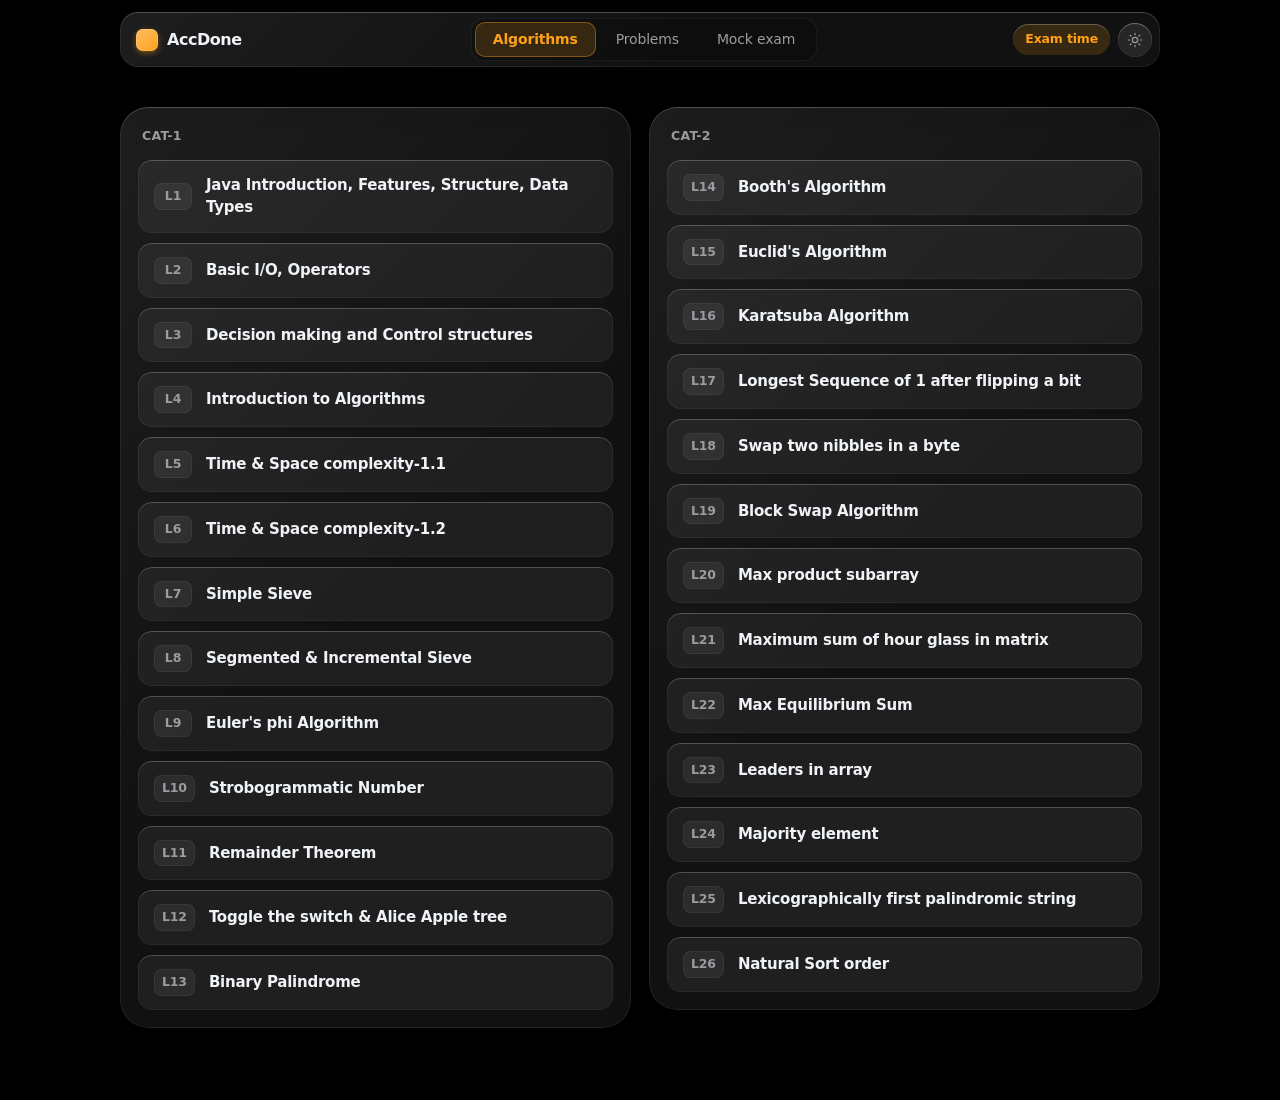
==== index.html @ 1de3c33f "Initial commit: AccDone" ====
<!doctype html>
<html lang="en">
<head>
<meta charset="utf-8">
<meta name="viewport" content="width=device-width,initial-scale=1,viewport-fit=cover">
<meta name="theme-color" content="#f0f0f0" media="(prefers-color-scheme: light)">
<meta name="theme-color" content="#000000" media="(prefers-color-scheme: dark)">
<meta name="description" content="Personal algorithm practice: algorithms, problems and mock exam.">
<title>AccDone</title>
<link rel="icon" href="assets/favicon.svg" type="image/svg+xml">
<script>try{document.documentElement.dataset.theme=localStorage.getItem("acc-theme")||"dark"}catch(e){document.documentElement.dataset.theme="dark"}</script>
<link rel="stylesheet" href="assets/css/ambient.css">
<link rel="stylesheet" href="assets/css/app.css">
</head>
<body>
<div class="top"><div class="top-in">
  <span class="brand">AccDone</span>
  <nav class="nav" id="nav"></nav>
  <div class="rt"><span class="count" id="count"></span><button class="btn" id="theme" type="button" aria-label="Toggle theme" title="Toggle theme"><svg class="ic-sun" viewBox="0 0 24 24" width="16" height="16" fill="none" stroke="currentColor" stroke-width="1.8" stroke-linecap="round" aria-hidden="true"><circle cx="12" cy="12" r="4"/><path d="M12 2v2M12 20v2M4.9 4.9l1.4 1.4M17.7 17.7l1.4 1.4M2 12h2M20 12h2M4.9 19.1l1.4-1.4M17.7 6.3l1.4-1.4"/></svg><svg class="ic-moon" viewBox="0 0 24 24" width="16" height="16" fill="none" stroke="currentColor" stroke-width="1.8" stroke-linecap="round" stroke-linejoin="round" aria-hidden="true"><path d="M20 14.5A8 8 0 0 1 9.5 4a8 8 0 1 0 10.5 10.5z"/></svg></button></div>
</div></div>
<main id="view"></main>

<script src="assets/js/data/algos.js"></script>
<script src="assets/js/data/problems.js"></script>
<script src="assets/js/app.js"></script>
<script src="assets/js/motion.js"></script>
</body>
</html>
---- assets/css/ambient.css ----
/* Shared by both pages: translucent pane tokens and the pointer sheen. */
@property --mx { syntax: "<length>"; inherits: false; initial-value: -400px; }
@property --my { syntax: "<length>"; inherits: false; initial-value: -400px; }

:root {
  --pane: rgba(255,255,255,.58); --pane-hi: rgba(255,255,255,.34); --sheen: rgba(255,255,255,.55);
  --pane-in: rgba(255,255,255,.4); --inset: rgba(0,0,0,.045);
  --pane-edge: inset 0 1px 0 rgba(255,255,255,.75), inset 0 0 0 1px rgba(255,255,255,.32), 0 12px 34px rgba(30,30,60,.10), 0 2px 6px rgba(30,30,60,.06);
  --blur: blur(26px) saturate(170%);
  }
@media (prefers-color-scheme: dark) {
  :root:not([data-theme="light"]) {
    --pane: rgba(22,22,24,.78); --pane-hi: rgba(255,255,255,.05); --sheen: rgba(255,255,255,.08);
    --pane-in: rgba(255,255,255,.06); --inset: rgba(0,0,0,.22);
    --pane-edge: inset 0 1px 0 rgba(255,255,255,.18), inset 0 0 0 1px rgba(255,255,255,.07), 0 16px 42px rgba(0,0,0,.42), 0 2px 8px rgba(0,0,0,.26);
  }
}
:root[data-theme="dark"] {
  --pane: rgba(22,22,24,.78); --pane-hi: rgba(255,255,255,.05); --sheen: rgba(255,255,255,.08);
  --pane-in: rgba(255,255,255,.06); --inset: rgba(0,0,0,.22);
  --pane-edge: inset 0 1px 0 rgba(255,255,255,.18), inset 0 0 0 1px rgba(255,255,255,.07), 0 16px 42px rgba(0,0,0,.42), 0 2px 8px rgba(0,0,0,.26);
}
---- assets/css/app.css ----
/* AccDone design system. Quiet, system-native, content first.
   Type: SF Pro via the system stack. Surfaces: grouped, hairline-separated. One accent (system blue). */
:root {
  --bg:#f0f0f0; --panel:#ffffff; --side:#fafafa; --line:rgba(0,0,0,.09); --fg:#262626; --muted:#7a7a7a; --hover:rgba(0,0,0,.045);
  --accent:#ffa116; --accent-fg:#1a1a1a; --green:#2cbb5d; --good:#1f9d4d; --warn:#c98500; --bad:#ef4743; --bubble:rgba(0,0,0,.045);
  --fill:rgba(120,120,128,.12); --bar:rgba(245,245,247,.72); --shadow:0 1px 2px rgba(0,0,0,.04),0 8px 28px rgba(0,0,0,.06);
  --kw:#0e7c86; --str:#b4337a; --fn:#b35a1f; --num:#8f6400; --ty:#1d62b8; --cm:#8e8e93; --pm:#3b3b40;
  --easy:#00a28f; --med:#d99100; --hard:#ff375f;
  --font-ui:-apple-system,BlinkMacSystemFont,"SF Pro Text","SF Pro Display","Segoe UI",Roboto,system-ui,sans-serif;
  --font-code:ui-monospace,"SF Mono",SFMono-Regular,Menlo,Consolas,monospace;
  --r:18px; --spring:cubic-bezier(.32,.72,0,1);
}
:root[data-theme="dark"] {
  --bg:#000000; --panel:#141414; --side:#0c0c0c; --line:rgba(255,255,255,.1); --fg:#eff2f6; --muted:#9b9ba1; --hover:rgba(255,255,255,.06);
  --accent:#ffa116; --accent-fg:#1a1a1a; --green:#2cbb5d; --good:#2cbb5d; --warn:#ffc01e; --bad:#ef4743; --bubble:rgba(255,255,255,.07);
  --fill:rgba(255,255,255,.09); --bar:rgba(12,12,12,.82); --shadow:0 1px 2px rgba(0,0,0,.4),0 12px 32px rgba(0,0,0,.45);
  --kw:#82d2ce; --str:#e394dc; --fn:#efb080; --num:#ebc88d; --ty:#87c3ff; --cm:#6e6e73; --pm:#d1d1d6;
  --easy:#00b8a3; --med:#ffb800; --hard:#ff375f; color-scheme:dark;
}
*{box-sizing:border-box}
html{-webkit-text-size-adjust:100%}
body{margin:0;background:var(--bg);color:var(--fg);font:15px/1.5 var(--font-ui);letter-spacing:-.011em;-webkit-font-smoothing:antialiased;
  padding:0 max(20px,env(safe-area-inset-left,0px)) 72px max(20px,env(safe-area-inset-left,0px))}
button,select,input,textarea{font:inherit;color:inherit;letter-spacing:inherit}
button{cursor:pointer;-webkit-tap-highlight-color:transparent}
:focus-visible{outline:3px solid color-mix(in srgb,var(--accent) 55%,transparent);outline-offset:2px;border-radius:8px}
p{margin:0} code{font-family:var(--font-code);font-size:.9em;background:var(--fill);padding:1px 6px;border-radius:6px}

/* navigation: floating bar with a segmented control; slides away on scroll down, returns on scroll up */
.top{transition:transform .4s cubic-bezier(.32,.72,0,1)} .top.hide{transform:translateY(-130%)}
@media (prefers-reduced-motion:reduce){.top{transition:none}}
.top{position:sticky;top:env(safe-area-inset-top,0px);z-index:10;margin:0 calc(-1*max(20px,env(safe-area-inset-left,0px)));padding:12px max(20px,env(safe-area-inset-left,0px)) 4px}
.top-in{display:grid;grid-template-columns:1fr auto 1fr;gap:14px;align-items:center;max-width:1040px;margin:0 auto;padding:8px 10px 8px 18px;border-radius:22px;
  background:var(--bar);-webkit-backdrop-filter:saturate(180%) blur(28px);backdrop-filter:saturate(180%) blur(28px);border:.5px solid var(--line);box-shadow:var(--shadow)}
body:has(.ws) .top-in{max-width:1320px}
.brand{display:flex;align-items:center;gap:9px;font-weight:650;font-size:17px;letter-spacing:-.03em;color:var(--fg);width:max-content}
.brand::before{content:"";width:22px;height:22px;border-radius:7px;background:linear-gradient(145deg,color-mix(in srgb,var(--accent) 70%,#fff),var(--accent));box-shadow:inset 0 0 0 .5px rgba(255,255,255,.35),0 2px 6px color-mix(in srgb,var(--accent) 40%,transparent)}
.nav{position:relative;display:flex;gap:0;padding:3px;border-radius:12px;background:var(--fill)}
.nav button{position:relative;z-index:1;background:none;border:0;padding:6px 16px;border-radius:9px;color:var(--muted);font-size:13.5px;font-weight:500;white-space:nowrap}
.nav button:hover{color:var(--fg)} .nav button[aria-current="true"]{color:var(--fg);font-weight:600}
.ind{position:absolute;top:3px;bottom:3px;left:0;width:0;border-radius:9px;background:var(--panel);box-shadow:0 1px 3px rgba(0,0,0,.14),0 0 0 .5px rgba(0,0,0,.04);pointer-events:none}
:root[data-theme="dark"] .ind{background:#3e3e3e}
.nav.ready .ind{transition:transform .38s var(--spring),width .38s var(--spring)}
.rt{display:flex;justify-content:flex-end;align-items:center;gap:8px}
.count{font-size:12.5px;font-weight:600;padding:6px 12px;border-radius:999px;color:#b86e00;background:color-mix(in srgb,var(--accent) 12%,transparent);white-space:nowrap;font-variant-numeric:tabular-nums}
.count:empty{display:none}
[data-theme="dark"] .count,[data-theme="dark"] .hero .eyebrow{color:var(--accent)}
#theme{display:grid;place-items:center;width:32px;height:32px;padding:0;border-radius:50%;background:var(--fill);color:var(--muted)}
#theme:hover{color:var(--fg)} .ic-sun{display:none} :root[data-theme="dark"] .ic-sun{display:block} :root[data-theme="dark"] .ic-moon{display:none}

main{max-width:1040px;margin:0 auto;padding-top:36px;display:flex;flex-direction:column;gap:28px}
#view:has(.ws){max-width:1320px}
h1{font-size:34px;line-height:1.1;font-weight:700;letter-spacing:-.035em;margin:0}
h2{font-size:12.5px;font-weight:600;letter-spacing:.02em;text-transform:uppercase;color:var(--muted);margin:0 0 12px}
.lead{color:var(--muted);font-size:17px;line-height:1.45;max-width:58ch;letter-spacing:-.016em}
.row{display:flex;gap:10px;flex-wrap:wrap;align-items:center} .sp{flex:1}
.muted{color:var(--muted)} .good{color:var(--good)} .bad{color:var(--bad)}

/* controls */
.btn{background:var(--fill);border:0;border-radius:999px;padding:8px 18px;font-weight:500;font-size:14px;transition:transform .2s var(--spring),background .15s,filter .15s}
.btn:hover{background:color-mix(in srgb,var(--fill) 70%,var(--fg) 8%)} .btn:active{transform:scale(.96)}
.btn.pri{background:var(--green);color:#fff;font-weight:600} .btn.pri:hover{filter:brightness(1.08)}

.btn[disabled]{opacity:.45;cursor:not-allowed;transform:none}
.sel,.inp{background:var(--fill);border:0;border-radius:10px;padding:8px 12px;min-height:34px}
.sel{appearance:none;-webkit-appearance:none;padding-right:30px;background-image:url("data:image/svg+xml,%3Csvg xmlns='http://www.w3.org/2000/svg' width='10' height='6'%3E%3Cpath d='M1 1l4 4 4-4' fill='none' stroke='%238e8e93' stroke-width='1.6' stroke-linecap='round'/%3E%3C/svg%3E");background-repeat:no-repeat;background-position:right 12px center}
.sel option{background:var(--panel);color:var(--fg)}

/* surfaces */
.card{background:var(--panel);border-radius:var(--r);padding:22px;min-width:0;box-shadow:0 0 0 .5px var(--line)}
.hero{display:grid;grid-template-columns:1fr auto;gap:28px;align-items:center;padding:30px 32px;border-radius:26px;background:var(--panel);box-shadow:0 0 0 .5px var(--line),var(--shadow);position:relative;overflow:hidden}
.hero::after{content:"";position:absolute;inset:-40% -10% auto auto;width:420px;height:420px;background:radial-gradient(closest-side,color-mix(in srgb,var(--accent) 16%,transparent),transparent);pointer-events:none}
.hero .eyebrow{font-size:13px;font-weight:600;color:#b86e00;margin-bottom:6px}
.hero .big{font-size:clamp(44px,8vw,72px);line-height:1;font-weight:700;letter-spacing:-.045em;font-variant-numeric:tabular-nums}
.hero .sub{color:var(--muted);margin-top:10px;font-size:15px}
.ring{position:relative;width:132px;height:132px;flex:none}
.ring svg{width:100%;height:100%;transform:rotate(-90deg)}
.ring circle{fill:none;stroke-width:11;stroke-linecap:round}
.ring .tk{stroke:var(--fill)} .ring .pg{stroke:var(--accent);transition:stroke-dashoffset .9s var(--spring)}
.ring b{position:absolute;inset:0;display:grid;place-items:center;font-size:28px;font-weight:650;letter-spacing:-.03em;font-variant-numeric:tabular-nums}
.ring span{position:absolute;left:0;right:0;bottom:30px;text-align:center;font-size:11px;color:var(--muted);font-weight:500}
.stats{display:grid;grid-template-columns:repeat(auto-fit,minmax(150px,1fr));gap:12px}
.stat{background:var(--panel);border-radius:var(--r);padding:18px 20px;box-shadow:0 0 0 .5px var(--line)}
.stat b{display:block;font-size:34px;line-height:1.1;font-weight:650;letter-spacing:-.035em;font-variant-numeric:tabular-nums}
.stat span{color:var(--muted);font-size:13px;font-weight:500}

/* inset grouped list */
.list{display:flex;flex-direction:column;background:var(--panel);border-radius:var(--r);overflow:hidden;box-shadow:0 0 0 .5px var(--line)}
.item{display:grid;grid-template-columns:minmax(0,1.6fr) minmax(0,1.1fr) auto auto;gap:16px;align-items:center;padding:14px 20px;position:relative;transition:background .15s}
.item+.item::before{content:"";position:absolute;top:0;left:20px;right:0;height:.5px;background:var(--line)}
.item:hover{background:var(--hover)}
.item .n{font-weight:600;letter-spacing:-.016em} .item .m{color:var(--muted);font-size:13px}
.pills{display:flex;width:max-content;justify-self:start;padding:2px;border-radius:9px;background:var(--fill);gap:0}
.pill{border:0;background:none;border-radius:7px;padding:4px 11px;font-size:12.5px;color:var(--muted);font-weight:500;transition:background .2s,color .2s,box-shadow .2s}
.pill:hover{color:var(--fg)}
.pill[aria-pressed="true"]{background:var(--panel);color:var(--fg);font-weight:600;box-shadow:0 1px 3px rgba(0,0,0,.14)}
:root[data-theme="dark"] .pill[aria-pressed="true"]{background:#3e3e3e}
.due{font-size:13px;white-space:nowrap} .due.now{color:var(--warn);font-weight:600}
.acts{display:flex;gap:6px} .acts .btn{padding:5px 14px;font-size:13px}
.dif{font-size:12.5px;font-weight:600;padding:3px 10px;border-radius:999px;justify-self:start;background:color-mix(in srgb,currentColor 12%,transparent)}
.dif.Easy{color:var(--easy)} .dif.Medium{color:var(--med)} .dif.Hard{color:var(--hard)}
.trow{display:flex;justify-content:space-between;align-items:center;gap:12px;padding:10px 0;border-top:.5px solid var(--line)}
.trow:first-of-type{border-top:0}

/* code */
.code{font-family:var(--font-code);font-size:12.5px;line-height:20px;background:var(--side);border-radius:12px;padding:14px 16px;overflow-x:auto;white-space:pre;margin:0;color:var(--pm);box-shadow:inset 0 0 0 .5px var(--line)}
.code code{font:inherit;background:none;padding:0}
.hljs-keyword,.hljs-literal{color:var(--kw)} .hljs-built_in,.hljs-type,.hljs-title.class_{color:var(--ty)}
.hljs-title.function_{color:var(--fn)} .hljs-string{color:var(--str)} .hljs-number{color:var(--num)} .hljs-comment{color:var(--cm);font-style:italic}
.edbox{display:flex;height:400px;background:var(--side);border-radius:var(--r);overflow:hidden;box-shadow:inset 0 0 0 .5px var(--line);transition:box-shadow .25s}
.edbox:focus-within{box-shadow:inset 0 0 0 1.5px var(--accent),0 0 0 4px color-mix(in srgb,var(--accent) 18%,transparent)}
.ws .edbox{height:clamp(320px,54vh,560px)}
.egut{flex:none;width:50px;overflow:hidden;color:var(--cm);text-align:right;font-family:var(--font-code);font-size:13px;line-height:21px;user-select:none}
.egut div{padding:14px 12px 40px 0;white-space:pre}
.ebox{flex:1;min-width:0;position:relative}
.ehl,.eta{position:absolute;inset:0;margin:0;border:0;padding:14px 16px 40px 4px;font-family:var(--font-code);font-size:13px;line-height:21px;tab-size:4;white-space:pre;overflow:auto}
.ehl{overflow:hidden;pointer-events:none;color:var(--pm)} .ehl code{font:inherit;background:none;padding:0}
.eta{background:transparent;color:transparent;caret-color:var(--accent);resize:none;outline:none}
.eta::selection{background:color-mix(in srgb,var(--accent) 28%,transparent);color:transparent}

/* problem workspace */
.ws{display:grid;grid-template-columns:minmax(0,5fr) minmax(0,7fr);gap:18px;align-items:start}
.pl{background:var(--panel);border-radius:22px;padding:26px;display:flex;flex-direction:column;gap:14px;box-shadow:0 0 0 .5px var(--line)}
.pr{display:flex;flex-direction:column;gap:14px;min-width:0}
@media (min-width:901px){.pl{position:sticky;top:84px;max-height:calc(100vh - 104px);overflow:auto}}
#res h2{font-size:17px;font-weight:650;letter-spacing:-.02em;text-transform:none;color:inherit}
.tr{display:grid;grid-template-columns:22px 1fr;gap:8px;padding:8px 0;border-top:.5px solid var(--line)} .tr pre{margin:8px 0 0}
.note{background:var(--bubble);border-radius:14px;padding:12px 16px}
.grid2{display:grid;grid-template-columns:repeat(2,minmax(0,1fr));gap:16px}
.timer{font-family:var(--font-ui);font-size:44px;font-weight:600;letter-spacing:-.04em;font-variant-numeric:tabular-nums} .timer.low{color:var(--bad)}
.viva-q{font-size:20px;font-weight:600;max-width:60ch}
.chk{display:flex;flex-direction:column;gap:8px;margin:0;padding:0;list-style:none} .chk li{display:grid;grid-template-columns:22px 1fr;gap:8px}
.chk .ok{color:var(--good)} .chk .no{color:var(--bad)}
.ladder{font-family:var(--font-code);font-size:12.5px;line-height:26px;background:var(--side);border-radius:12px;padding:12px 16px;overflow-x:auto}
.ladder div{white-space:pre;display:flex;align-items:center}
.ladder input{font-family:var(--font-code);font-size:12.5px;background:var(--panel);border:.5px solid var(--line);border-radius:6px;padding:1px 6px;height:22px;outline:none;margin:1px 0}
.ladder input:focus{border-color:var(--accent)} .ladder input.good{border-color:var(--good)} .ladder input.bad{border-color:var(--bad)}
.bugline{display:flex;cursor:pointer;border-radius:6px;transition:background .15s} .bugline:hover{background:var(--hover)}
.bugline.pick{background:color-mix(in srgb,var(--bad) 16%,transparent)} .bugline.right{background:color-mix(in srgb,var(--good) 20%,transparent)}
.bugline .ln{width:34px;flex:none;color:var(--cm);text-align:right;padding-right:12px;user-select:none}
.ai{white-space:pre-wrap;overflow-wrap:anywhere}
.bars{display:flex;align-items:flex-end;gap:6px;height:78px}
.barcol{flex:1;display:flex;flex-direction:column;align-items:center;justify-content:flex-end;gap:4px;font-size:10.5px;color:var(--muted)}
.bar{width:100%;max-width:28px;background:var(--fill);border-radius:5px} .bar.on{background:var(--accent)}

/* motion: short, springy, and off for reduced-motion */
@keyframes rise{from{opacity:0;transform:translateY(10px)}to{opacity:1;transform:none}}
@keyframes pop{0%{transform:scale(.4);opacity:0}70%{transform:scale(1.2)}100%{transform:scale(1);opacity:1}}
@keyframes shake{20%,60%{transform:translateX(-6px)}40%,80%{transform:translateX(6px)}}
@keyframes pulse{50%{opacity:.45}}
@keyframes fly{to{transform:translate(var(--x),var(--y)) rotate(var(--r));opacity:0}}
.confetti{position:fixed;left:50%;top:38%;width:8px;height:12px;border-radius:2px;pointer-events:none;z-index:50;animation:fly 1.1s cubic-bezier(.1,.7,.3,1) forwards}
@media (prefers-reduced-motion:no-preference){
  #view.enter>*{animation:rise .45s var(--spring) both}
  #view.enter>:nth-child(2){animation-delay:.04s} #view.enter>:nth-child(3){animation-delay:.08s} #view.enter>:nth-child(4){animation-delay:.12s} #view.enter>:nth-child(n+5){animation-delay:.16s}
  .timer.low{animation:pulse 1s infinite}
  .chk .ok,.tr>.good{display:inline-block;animation:pop .4s both}
  #res:not([hidden]),#sb:not([hidden]),#hb:not([hidden]),#hintbox:not([hidden]),#fb:not([hidden]){animation:rise .3s var(--spring) both}
  #res.shake{animation:shake .4s}
}
@media (max-width:900px){.ws{grid-template-columns:minmax(0,1fr)}}
@media (max-width:760px){
  .top-in{grid-template-columns:1fr auto;padding:8px 10px 8px 14px} .nav{grid-column:1/-1;order:3;overflow-x:auto;scrollbar-width:none} .nav button{padding:6px 14px}
  .item{grid-template-columns:minmax(0,1fr);gap:8px} .grid2{grid-template-columns:minmax(0,1fr)}
  h1{font-size:28px} .hero{padding:22px;gap:14px} .hero .big{font-size:40px} .ring{width:84px;height:84px} .ring b{font-size:18px}
}

/* home: banner + two category columns */
.banner{display:flex;align-items:center;justify-content:space-between;gap:20px;padding:26px 32px;border-radius:22px;background:var(--panel);box-shadow:0 0 0 .5px var(--line),var(--shadow)}
.banner-r{display:flex;flex-direction:column;align-items:flex-end} .banner-r b{font-size:30px;letter-spacing:-.03em} .banner-r span{color:var(--muted);font-size:13px}
.cats{display:grid;grid-template-columns:repeat(2,minmax(0,1fr));gap:18px;align-items:start}
.cat{padding:18px;border-radius:22px;background:var(--panel);box-shadow:0 0 0 .5px var(--line)}
.cat h2{margin:2px 4px 14px}
.cards{display:flex;flex-direction:column;gap:10px}
.acard{display:flex;align-items:center;gap:14px;width:100%;text-align:left;padding:14px 16px;border:0;border-radius:14px;background:var(--hover);color:inherit;font:inherit;cursor:pointer;box-shadow:0 0 0 .5px var(--line);transition:transform .15s,box-shadow .15s}
.acard:hover{transform:translateY(-1px);box-shadow:0 0 0 1px var(--accent)}
.lno{flex:none;min-width:38px;text-align:center;font-weight:650;font-size:12.5px;padding:4px 8px;border-radius:8px;background:var(--panel);box-shadow:0 0 0 .5px var(--line);color:var(--muted)}
.aname{font-weight:600;letter-spacing:-.016em}
@media (max-width:760px){.cats{grid-template-columns:minmax(0,1fr)} .banner{padding:20px}}
.cat .item{grid-template-columns:minmax(0,1fr) auto auto;gap:6px 12px;padding:12px 14px}
.cat .item .due{display:none}
.cat .item+.item::before{left:14px}

/* surfaces: translucent panes over the drifting backdrop, lit edge, cursor sheen */
body{background:var(--bg)}
.top-in,.card,.hero,.banner,.cat,.pl,.stat,.list,.note{
  background:radial-gradient(280px circle at var(--mx) var(--my),var(--sheen),transparent 65%),linear-gradient(135deg,var(--pane-hi),transparent 55%),var(--pane);
  -webkit-backdrop-filter:var(--blur);backdrop-filter:var(--blur);box-shadow:var(--pane-edge)}
.top-in{border:0}
.cat .list,.pl .card,.pr .card,.cat .note{background:var(--pane-in);-webkit-backdrop-filter:none;backdrop-filter:none;box-shadow:inset 0 1px 0 rgba(255,255,255,.12),inset 0 0 0 .5px var(--line)}
.hero,.banner,.cat,.pl{border-radius:28px}
.stat,.card{border-radius:22px}
.hero::after{background:radial-gradient(closest-side,color-mix(in srgb,var(--accent) 26%,transparent),transparent)}
.note{box-shadow:var(--pane-edge)}

.acard{background:radial-gradient(220px circle at var(--mx) var(--my),var(--sheen),transparent 70%),var(--pane-in);
  box-shadow:inset 0 1px 0 rgba(255,255,255,.18),inset 0 0 0 .5px var(--line);overflow:hidden;
  transition:box-shadow .2s}
.acard:hover{box-shadow:inset 0 1px 0 rgba(255,255,255,.3),0 0 0 1px var(--accent),0 10px 26px color-mix(in srgb,var(--accent) 18%,transparent)}
.lno{background:var(--pane-in);box-shadow:inset 0 0 0 .5px var(--line)}
.item{background:radial-gradient(260px circle at var(--mx) var(--my),var(--sheen),transparent 70%)}

.nav{background:var(--inset);box-shadow:inset 0 1px 2px rgba(0,0,0,.12)}
.ind{background:linear-gradient(180deg,rgba(255,255,255,.9),rgba(255,255,255,.62));box-shadow:inset 0 1px 0 rgba(255,255,255,.9),0 3px 10px rgba(0,0,0,.14);border-radius:10px}
:root[data-theme="dark"] .ind{background:linear-gradient(180deg,rgba(255,255,255,.24),rgba(255,255,255,.1));box-shadow:inset 0 1px 0 rgba(255,255,255,.3),0 3px 12px rgba(0,0,0,.35)}
.nav.ready .ind{transition:transform .3s var(--spring),width .3s var(--spring)}
.nav button{overflow:hidden}
.pills{background:var(--inset)}
.pill{position:relative;overflow:hidden}
.pill[aria-pressed="true"]{background:linear-gradient(180deg,rgba(255,255,255,.85),rgba(255,255,255,.6));box-shadow:inset 0 1px 0 rgba(255,255,255,.9),0 2px 8px rgba(0,0,0,.14)}
:root[data-theme="dark"] .pill[aria-pressed="true"]{background:linear-gradient(180deg,rgba(255,255,255,.24),rgba(255,255,255,.1));box-shadow:inset 0 1px 0 rgba(255,255,255,.28),0 2px 8px rgba(0,0,0,.3)}

.btn{position:relative;overflow:hidden;background:linear-gradient(180deg,rgba(255,255,255,.2),rgba(255,255,255,0)),var(--fill);
  box-shadow:inset 0 1px 0 rgba(255,255,255,.28),inset 0 0 0 .5px var(--line);transition:background .15s,filter .15s,box-shadow .3s}
.btn.pri{background:linear-gradient(180deg,rgba(255,255,255,.34),rgba(255,255,255,0) 60%),var(--green);box-shadow:inset 0 1px 0 rgba(255,255,255,.5),0 6px 18px color-mix(in srgb,var(--green) 38%,transparent)}
#theme{overflow:hidden}
.sel,.inp{background:var(--inset);box-shadow:inset 0 1px 2px rgba(0,0,0,.12),inset 0 0 0 .5px var(--line)}
.code,.edbox,.ladder{background:var(--inset);box-shadow:inset 0 1px 3px rgba(0,0,0,.14),inset 0 0 0 .5px var(--line)}
.edbox:focus-within{box-shadow:inset 0 0 0 1.5px var(--accent),0 0 0 5px color-mix(in srgb,var(--accent) 20%,transparent),0 0 36px color-mix(in srgb,var(--accent) 22%,transparent)}
.ring .pg{filter:drop-shadow(0 0 7px color-mix(in srgb,var(--accent) 65%,transparent))}
.bar{background:var(--inset)} .bar.on{background:linear-gradient(180deg,color-mix(in srgb,var(--accent) 75%,#fff),var(--accent));box-shadow:0 0 10px color-mix(in srgb,var(--accent) 40%,transparent)}
.count{background:color-mix(in srgb,var(--accent) 16%,transparent);box-shadow:inset 0 1px 0 rgba(255,255,255,.25)}

@media (max-width:760px){.hero,.banner,.cat,.pl{border-radius:24px}}

/* navigation: flat bar, tabs with a sliding highlight, accent on the active tab */
.top-in{padding:6px 8px 6px 16px;border-radius:18px;gap:16px}
.nav{padding:4px;gap:2px;border-radius:14px;background:var(--inset);box-shadow:inset 0 0 0 .5px var(--line)}
.nav button{padding:7px 18px;border-radius:10px;font-size:14px;font-weight:500;transition:color .2s,background .2s}
.nav button:hover{background:var(--hover);color:var(--fg)}
.nav button[aria-current="true"]{color:var(--accent);font-weight:600;background:none}
.ind,:root[data-theme="dark"] .ind{top:4px;bottom:4px;border-radius:10px;background:color-mix(in srgb,var(--accent) 16%,transparent);box-shadow:inset 0 0 0 1px color-mix(in srgb,var(--accent) 38%,transparent)}
.brand{font-size:16px}
#theme{width:34px;height:34px}
@media (max-width:760px){.nav button{padding:7px 14px}}
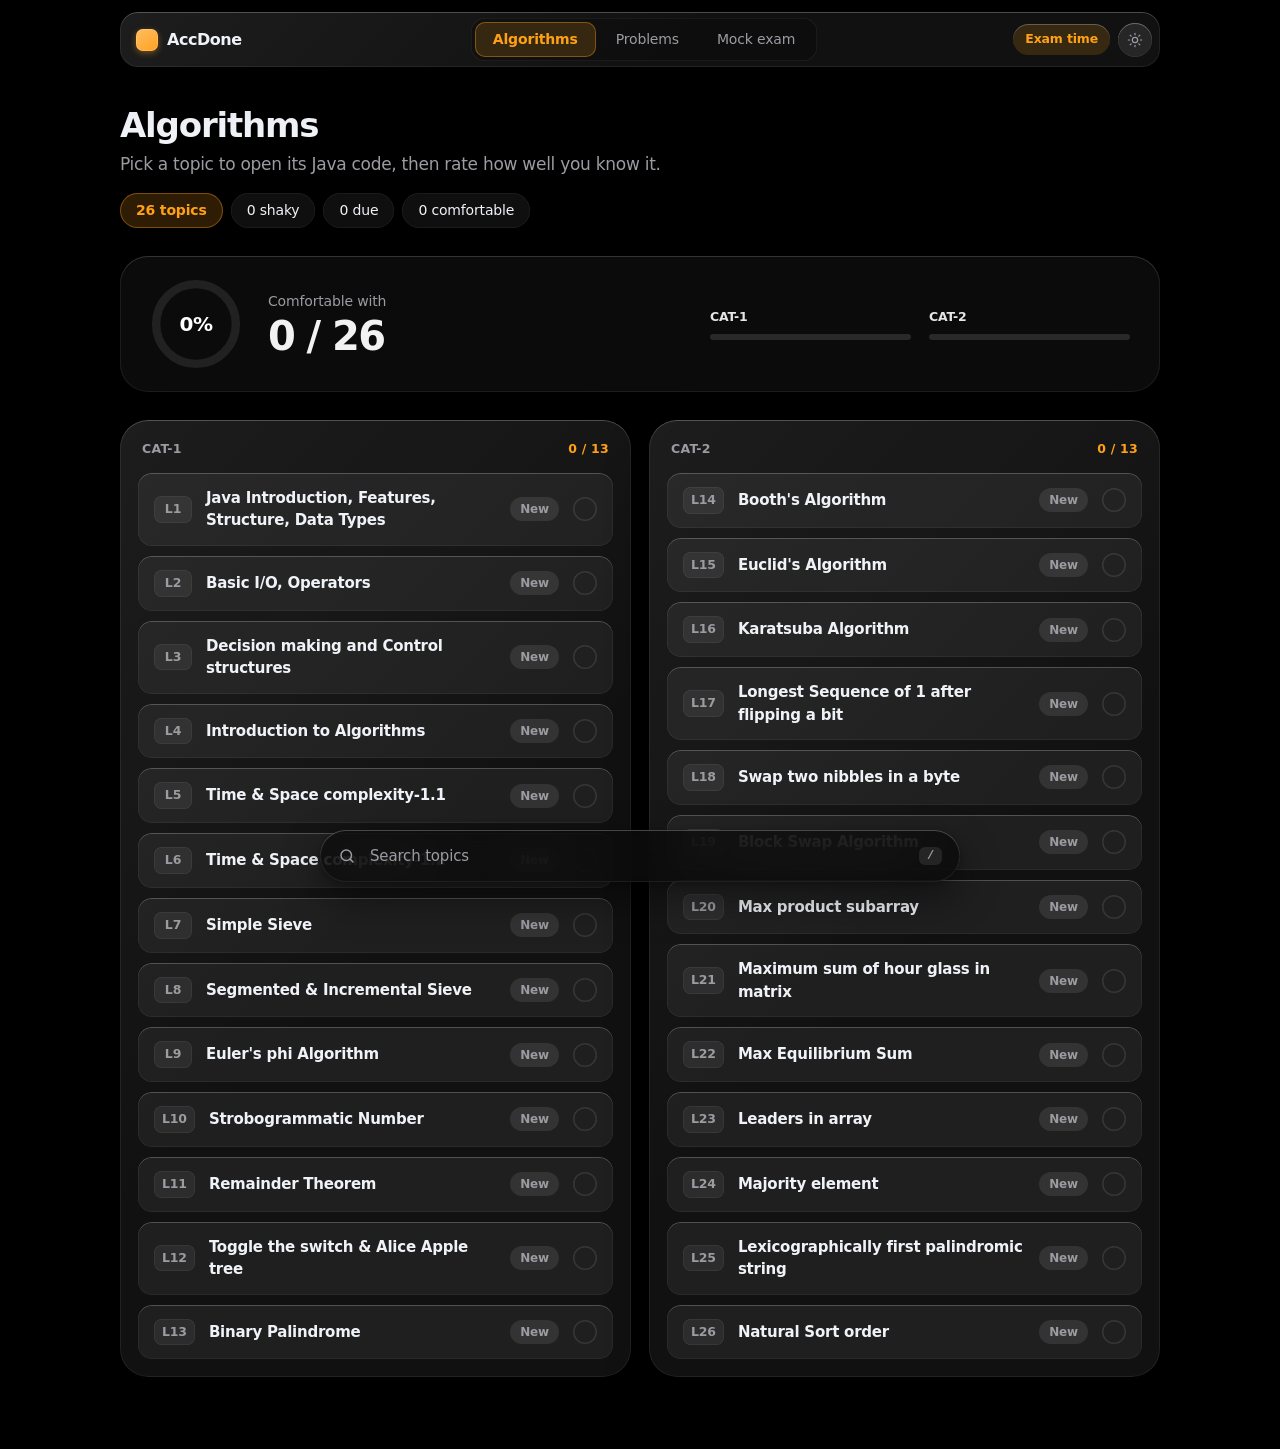
==== commit f0bdc5d5: "Add progress summary, topic badges and search" ====
--- a/index.html
+++ b/index.html
@@ -19,6 +19,7 @@
   <div class="rt"><span class="count" id="count"></span><button class="btn" id="theme" type="button" aria-label="Toggle theme" title="Toggle theme"><svg class="ic-sun" viewBox="0 0 24 24" width="16" height="16" fill="none" stroke="currentColor" stroke-width="1.8" stroke-linecap="round" aria-hidden="true"><circle cx="12" cy="12" r="4"/><path d="M12 2v2M12 20v2M4.9 4.9l1.4 1.4M17.7 17.7l1.4 1.4M2 12h2M20 12h2M4.9 19.1l1.4-1.4M17.7 6.3l1.4-1.4"/></svg><svg class="ic-moon" viewBox="0 0 24 24" width="16" height="16" fill="none" stroke="currentColor" stroke-width="1.8" stroke-linecap="round" stroke-linejoin="round" aria-hidden="true"><path d="M20 14.5A8 8 0 0 1 9.5 4a8 8 0 1 0 10.5 10.5z"/></svg></button></div>
 </div></div>
 <main id="view"></main>
+<div class="finder" id="finder"><svg viewBox="0 0 24 24" width="18" height="18" fill="none" stroke="currentColor" stroke-width="2" stroke-linecap="round" aria-hidden="true"><circle cx="11" cy="11" r="7"/><path d="M20 20l-3.5-3.5"/></svg><input id="q" type="search" placeholder="Search topics" autocomplete="off" aria-label="Search topics"><kbd>/</kbd></div>
 
 <script src="assets/js/data/algos.js"></script>
 <script src="assets/js/data/problems.js"></script>
--- a/assets/css/app.css
+++ b/assets/css/app.css
@@ -233,3 +233,32 @@
 .brand{font-size:16px}
 #theme{width:34px;height:34px}
 @media (max-width:760px){.nav button{padding:7px 14px}}
+
+/* home: heading tags, summary card, topic badges, floating search */
+.tags{display:flex;flex-wrap:wrap;gap:8px;margin-top:16px}
+.tags span{padding:7px 16px;border-radius:999px;font-size:14px;font-weight:500;background:var(--pane-in);box-shadow:inset 0 0 0 .5px var(--line);color:var(--fg)}
+.tags span.on{background:color-mix(in srgb,var(--accent) 18%,transparent);color:var(--accent);box-shadow:inset 0 0 0 1px color-mix(in srgb,var(--accent) 38%,transparent);font-weight:600}
+.sum{display:flex;align-items:center;gap:26px;padding:22px 30px;border-radius:28px;background:#0b0b0b;box-shadow:inset 0 1px 0 rgba(255,255,255,.1),inset 0 0 0 1px rgba(255,255,255,.07),var(--shadow);color:#f2f2f2}
+:root:not([data-theme="dark"]) .sum{background:#161616}
+.sum .ring{width:92px;height:92px} .sum .ring b{font-size:20px;color:#fff}
+.sumt{display:flex;flex-direction:column;gap:2px} .sumt span{color:#9b9ba1;font-size:14px} .sumt b{font-size:40px;line-height:1.1;font-weight:650;letter-spacing:-.04em;font-variant-numeric:tabular-nums}
+.sumbars{margin-left:auto;display:flex;gap:18px;flex:1;max-width:420px}
+.sumbars>div{flex:1;display:flex;flex-direction:column;gap:8px} .sumbars span{font-size:12.5px;font-weight:600;color:#e6e6e6}
+.sumbars i{display:block;height:6px;border-radius:99px;background:rgba(255,255,255,.12);overflow:hidden} .sumbars u{display:block;height:100%;border-radius:99px;background:var(--accent);transition:width .6s var(--spring)}
+.cat h2{display:flex;justify-content:space-between;align-items:center} .cat h2 em{font-style:normal;font-weight:600;color:var(--accent);font-variant-numeric:tabular-nums}
+.acard .aname{flex:1;min-width:0}
+.lv{flex:none;font-size:12px;font-weight:600;padding:3px 10px;border-radius:999px;background:var(--fill);color:var(--muted)}
+.lv.l1{background:color-mix(in srgb,var(--warn) 18%,transparent);color:var(--warn)}
+.lv.l2{background:color-mix(in srgb,var(--accent) 18%,transparent);color:var(--accent)}
+.lv.l3{background:color-mix(in srgb,var(--good) 18%,transparent);color:var(--good)}
+.tick{flex:none;display:grid;place-items:center;width:24px;height:24px;border-radius:50%;box-shadow:inset 0 0 0 1.5px var(--line);color:transparent}
+.tick.on{background:var(--accent);color:var(--accent-fg);box-shadow:none}
+.acard[hidden],.cat[hidden]{display:none}
+.finder{position:fixed;left:50%;bottom:calc(18px + env(safe-area-inset-bottom,0px));transform:translateX(-50%);z-index:9;width:min(640px,calc(100% - 40px));display:flex;align-items:center;gap:12px;padding:0 18px;height:52px;border-radius:999px;
+  background:var(--bar);-webkit-backdrop-filter:var(--blur);backdrop-filter:var(--blur);box-shadow:var(--pane-edge);color:var(--muted)}
+.finder[hidden]{display:none}
+.finder:focus-within{box-shadow:var(--pane-edge),0 0 0 2px var(--accent)}
+.finder input{flex:1;min-width:0;border:0;background:none;outline:none;font-size:15px;color:var(--fg)} .finder input::placeholder{color:var(--muted)}
+.finder input::-webkit-search-cancel-button{display:none}
+.finder kbd{font:600 12px var(--font-code);padding:2px 8px;border-radius:6px;background:var(--fill);color:var(--muted)}
+@media (max-width:760px){.sum{flex-wrap:wrap;padding:20px;gap:18px}.sumbars{max-width:none;flex-basis:100%;margin:0}.finder kbd{display:none}}
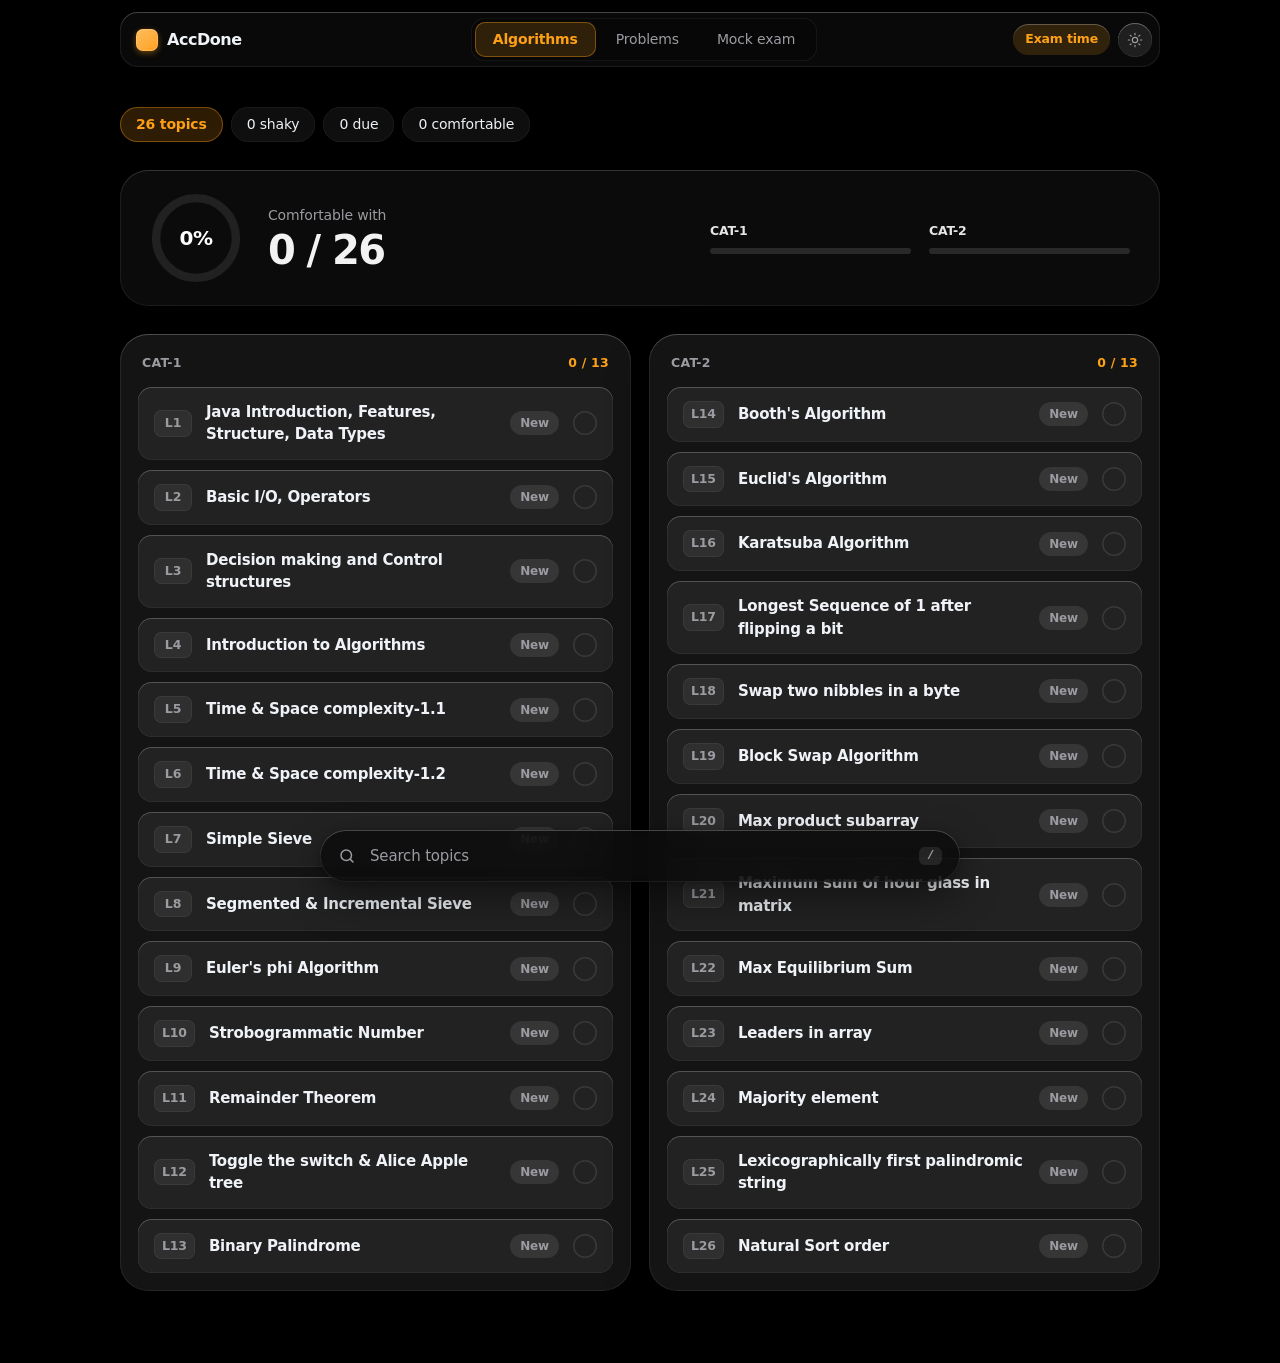
==== commit a6a28636: "Remove hover highlight" ====
--- a/index.html
+++ b/index.html
@@ -24,6 +24,5 @@
 <script src="assets/js/data/algos.js"></script>
 <script src="assets/js/data/problems.js"></script>
 <script src="assets/js/app.js"></script>
-<script src="assets/js/motion.js"></script>
 </body>
 </html>
--- a/assets/css/ambient.css
+++ b/assets/css/ambient.css
@@ -1,22 +1,20 @@
-/* Shared by both pages: translucent pane tokens and the pointer sheen. */
-@property --mx { syntax: "<length>"; inherits: false; initial-value: -400px; }
-@property --my { syntax: "<length>"; inherits: false; initial-value: -400px; }
+/* Shared by both pages: translucent pane tokens. */
 
 :root {
-  --pane: rgba(255,255,255,.58); --pane-hi: rgba(255,255,255,.34); --sheen: rgba(255,255,255,.55);
+  --pane: rgba(255,255,255,.58); --pane-hi: rgba(255,255,255,.34);
   --pane-in: rgba(255,255,255,.4); --inset: rgba(0,0,0,.045);
   --pane-edge: inset 0 1px 0 rgba(255,255,255,.75), inset 0 0 0 1px rgba(255,255,255,.32), 0 12px 34px rgba(30,30,60,.10), 0 2px 6px rgba(30,30,60,.06);
   --blur: blur(26px) saturate(170%);
   }
 @media (prefers-color-scheme: dark) {
   :root:not([data-theme="light"]) {
-    --pane: rgba(22,22,24,.78); --pane-hi: rgba(255,255,255,.05); --sheen: rgba(255,255,255,.08);
+    --pane: rgba(22,22,24,.78); --pane-hi: rgba(255,255,255,.05);
     --pane-in: rgba(255,255,255,.06); --inset: rgba(0,0,0,.22);
     --pane-edge: inset 0 1px 0 rgba(255,255,255,.18), inset 0 0 0 1px rgba(255,255,255,.07), 0 16px 42px rgba(0,0,0,.42), 0 2px 8px rgba(0,0,0,.26);
   }
 }
 :root[data-theme="dark"] {
-  --pane: rgba(22,22,24,.78); --pane-hi: rgba(255,255,255,.05); --sheen: rgba(255,255,255,.08);
+  --pane: rgba(22,22,24,.78); --pane-hi: rgba(255,255,255,.05);
   --pane-in: rgba(255,255,255,.06); --inset: rgba(0,0,0,.22);
   --pane-edge: inset 0 1px 0 rgba(255,255,255,.18), inset 0 0 0 1px rgba(255,255,255,.07), 0 16px 42px rgba(0,0,0,.42), 0 2px 8px rgba(0,0,0,.26);
 }
--- a/assets/css/app.css
+++ b/assets/css/app.css
@@ -184,7 +184,7 @@
 /* surfaces: translucent panes over the drifting backdrop, lit edge, cursor sheen */
 body{background:var(--bg)}
 .top-in,.card,.hero,.banner,.cat,.pl,.stat,.list,.note{
-  background:radial-gradient(280px circle at var(--mx) var(--my),var(--sheen),transparent 65%),linear-gradient(135deg,var(--pane-hi),transparent 55%),var(--pane);
+  background:var(--sheen),transparent 65%),linear-gradient(135deg,var(--pane-hi),transparent 55%),var(--pane);
   -webkit-backdrop-filter:var(--blur);backdrop-filter:var(--blur);box-shadow:var(--pane-edge)}
 .top-in{border:0}
 .cat .list,.pl .card,.pr .card,.cat .note{background:var(--pane-in);-webkit-backdrop-filter:none;backdrop-filter:none;box-shadow:inset 0 1px 0 rgba(255,255,255,.12),inset 0 0 0 .5px var(--line)}
@@ -193,12 +193,12 @@
 .hero::after{background:radial-gradient(closest-side,color-mix(in srgb,var(--accent) 26%,transparent),transparent)}
 .note{box-shadow:var(--pane-edge)}
 
-.acard{background:radial-gradient(220px circle at var(--mx) var(--my),var(--sheen),transparent 70%),var(--pane-in);
+.acard{background:var(--sheen),transparent 70%),var(--pane-in);
   box-shadow:inset 0 1px 0 rgba(255,255,255,.18),inset 0 0 0 .5px var(--line);overflow:hidden;
   transition:box-shadow .2s}
-.acard:hover{box-shadow:inset 0 1px 0 rgba(255,255,255,.3),0 0 0 1px var(--accent),0 10px 26px color-mix(in srgb,var(--accent) 18%,transparent)}
+.acard:hover{box-shadow:inset 0 1px 0 rgba(255,255,255,.3),0 0 0 1px var(--accent)}
 .lno{background:var(--pane-in);box-shadow:inset 0 0 0 .5px var(--line)}
-.item{background:radial-gradient(260px circle at var(--mx) var(--my),var(--sheen),transparent 70%)}
+.item{background:var(--sheen),transparent 70%)}
 
 .nav{background:var(--inset);box-shadow:inset 0 1px 2px rgba(0,0,0,.12)}
 .ind{background:linear-gradient(180deg,rgba(255,255,255,.9),rgba(255,255,255,.62));box-shadow:inset 0 1px 0 rgba(255,255,255,.9),0 3px 10px rgba(0,0,0,.14);border-radius:10px}
@@ -262,3 +262,4 @@
 .finder input::-webkit-search-cancel-button{display:none}
 .finder kbd{font:600 12px var(--font-code);padding:2px 8px;border-radius:6px;background:var(--fill);color:var(--muted)}
 @media (max-width:760px){.sum{flex-wrap:wrap;padding:20px;gap:18px}.sumbars{max-width:none;flex-basis:100%;margin:0}.finder kbd{display:none}}
+.tick{cursor:pointer;transition:background .15s,box-shadow .15s} .tick:hover{box-shadow:inset 0 0 0 1.5px var(--accent);color:var(--accent)} .tick.on:hover{color:var(--accent-fg);filter:brightness(1.08)}
